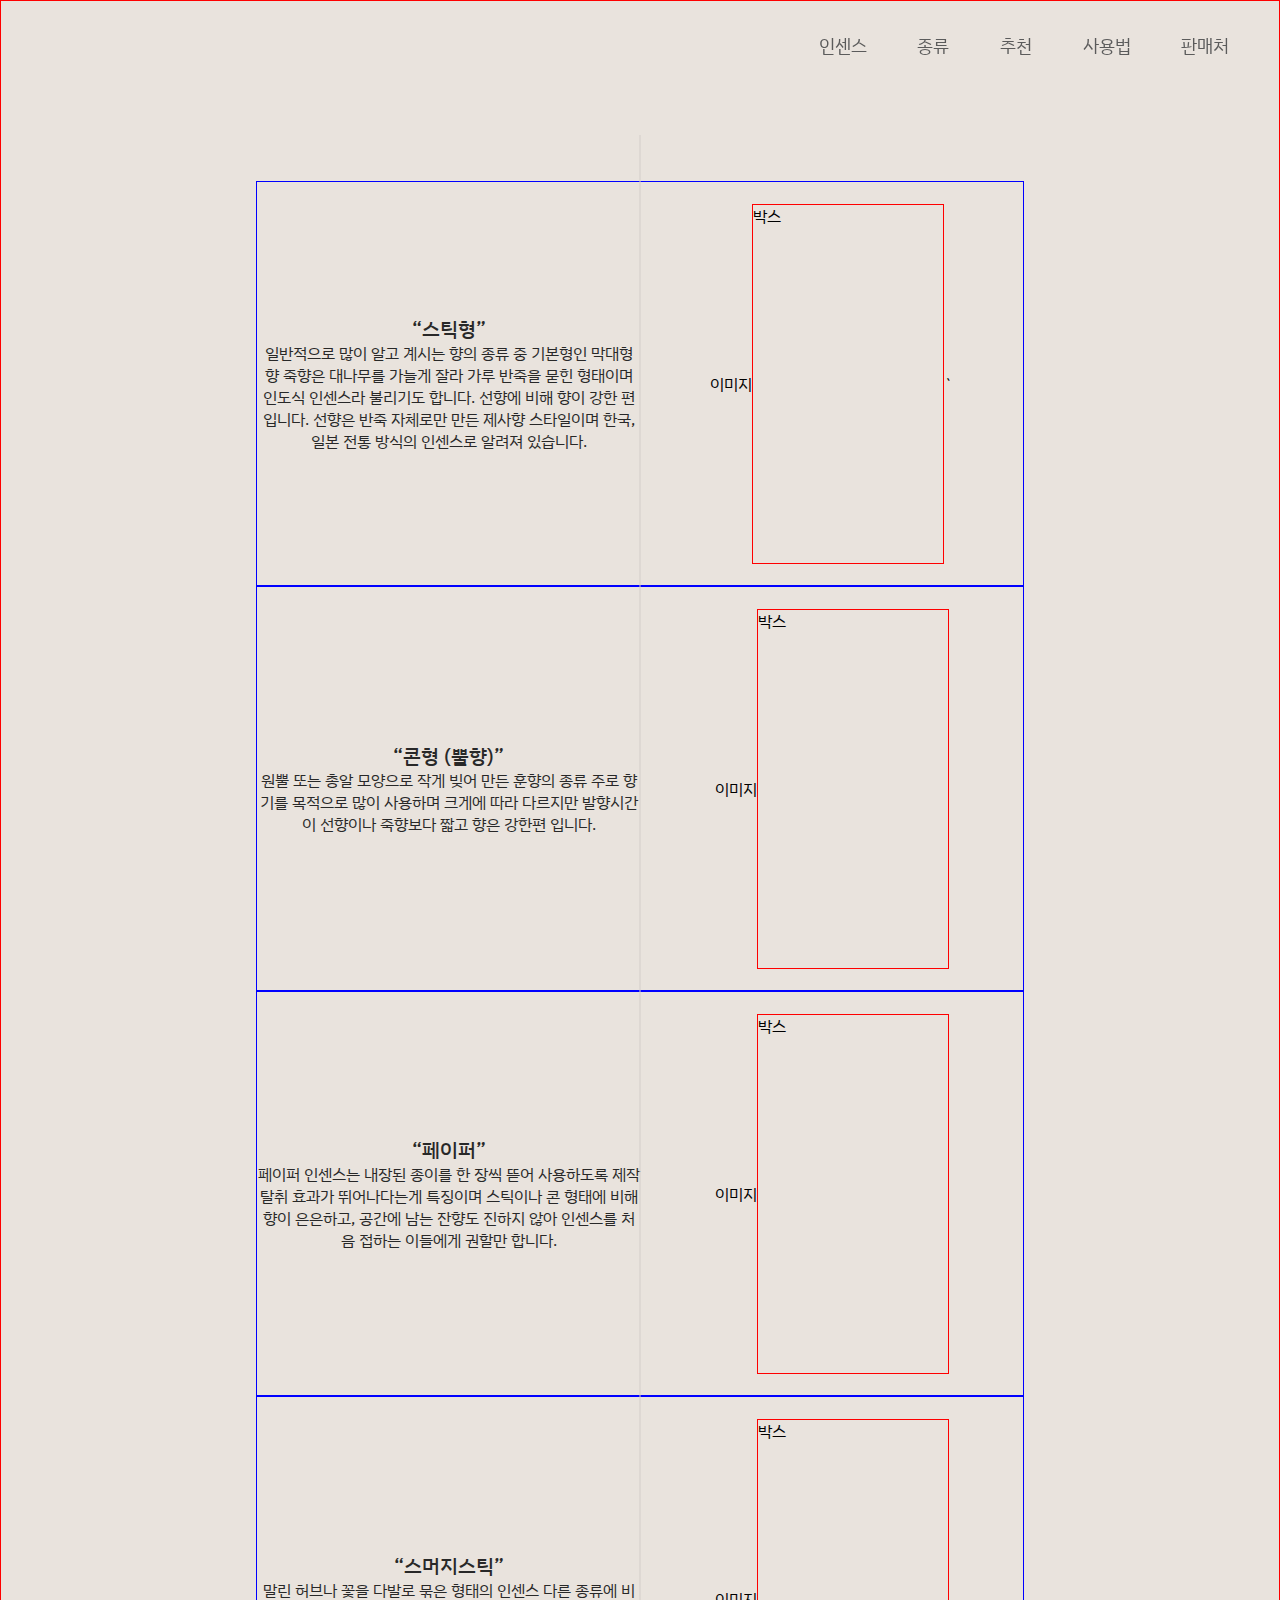
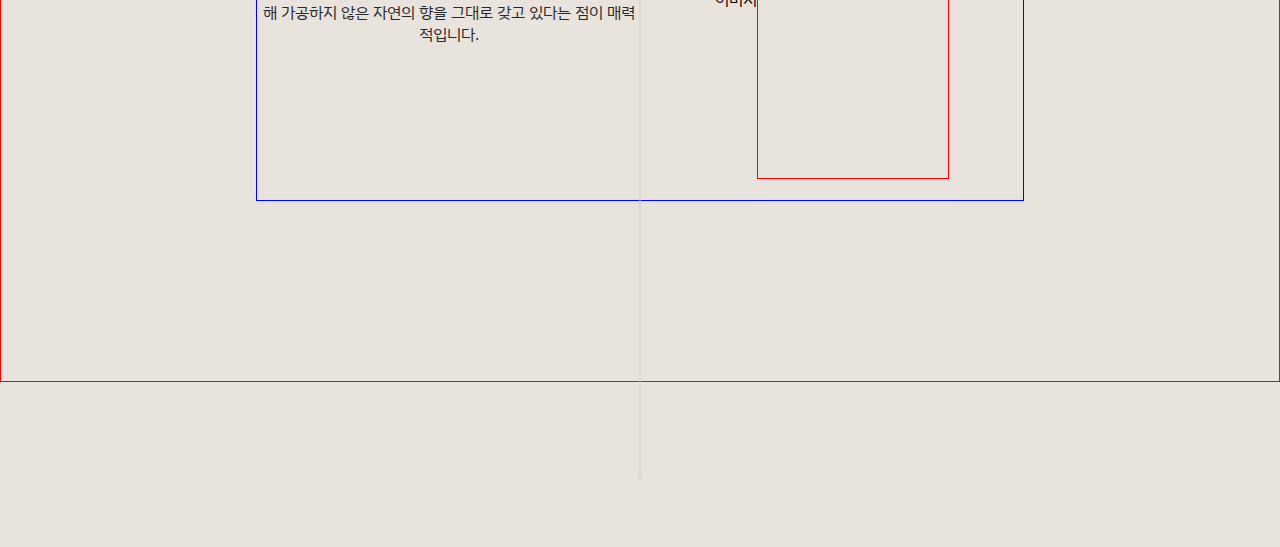
==== Insense/kind.html @ 01da04c5 "Insense" ====
<!DOCTYPE html>
<html lang="en">
<head>
  <meta charset="UTF-8">
  <meta http-equiv="X-UA-Compatible" content="IE=edge">
  <meta name="viewport" content="width=device-width, initial-scale=1.0">
  <title>Document</title>
  <link rel="stylesheet" href="./scss/style.css">
  <script defer src="./js/main.js"></script>
</head>
<body>
  <header>
    <nav>
      <ul>
        <li>
          <a href="index.html">인센스</a>
        </li>
        <li>
          <a href="kind.html">종류</a>
        </li>
        <li>
          <a href="aaa.html">추천</a>
        </li>
        <li>
          <a href="index.html">사용법</a>
        </li>
        <li>
          <a href="index.html">판매처</a>
        </li>
      </ul>
    </nav>
  </header>
  
  <div id="kind-container">
    <span>중앙라인</span>

    <div id="content" class="test-barder1">
      <div class="test-barder2">
        <div id="textWrap">
          <strong>“스틱형”</strong>
          <p>
            일반적으로 많이 알고 계시는 향의 종류 중 기본형인
            막대형 향
            
            죽향은 대나무를 가늘게 잘라 가루 반죽을 묻힌 형태이며
            인도식 인센스라 불리기도 합니다.
            선향에 비해 향이 강한 편입니다.
            
            선향은 반죽 자체로만 만든 제사향 스타일이며 
            한국, 일본 전통 방식의 인센스로 알려져 있습니다.
          </p>
        </div>

        <div id="imgwrap">
          <img src="" alt="">이미지
          <div class="test-barder1">박스</div>`
        </div>
      </div>

      <div class="test-barder2">
        <div id="textWrap">
          <strong>“콘형 (뿔향)”</strong>
          <p>
            원뿔 또는 총알 모양으로 작게 빚어 만든 훈향의 종류

            주로 향기를 목적으로 많이 사용하며 크게에 따라 다르지만 
           발향시간이 선향이나 죽향보다 짧고 향은 강한편 입니다. 
          </p>
        </div>

        <div id="imgwrap">
          <img src="" alt="">이미지
          <div class="test-barder1">박스</div>
        </div>
      </div>

      <div class="test-barder2">
        <div id="textWrap">
          <strong>“페이퍼”</strong>
          <p>
            페이퍼 인센스는 내장된 종이를
            한 장씩 뜯어 사용하도록 제작
            
            탈취 효과가 뛰어나다는게 특징이며 스틱이나 콘 형태에 비해
            향이 은은하고, 공간에 남는 잔향도 진하지 않아
            인센스를 처음 접하는 이들에게 권할만 합니다.
          </p>
        </div>

        <div id="imgwrap">
          <img src="" alt="">이미지
          <div class="test-barder1">박스</div>
        </div>
      </div>

      <div class="test-barder2">
        <div id="textWrap">
          <strong>“스머지스틱”</strong>
          <p>
            말린 허브나 꽃을 다발로 묶은 형태의 인센스

            다른 종류에 비해 가공하지 않은 자연의 향을
	          그대로 갖고 있다는 점이 매력적입니다.
          </p>
        </div>

        <div id="imgwrap">
          <img src="" alt="">이미지
          <div class="test-barder1">박스</div>
        </div>
      </div>
    </div>
  </div>
</body>
</html>
---- Insense/scss/style.css ----
@import url("https://fonts.googleapis.com/css2?family=Bad+Script&family=Gowun+Dodum&family=IBM+Plex+Sans+KR:wght@300;400;500&display=swap");
header {
  position: fixed;
  top: 0;
  left: 0;
  width: 100vw;
  height: 10vh;
  display: -webkit-box;
  display: -ms-flexbox;
  display: flex;
  -webkit-box-pack: end;
      -ms-flex-pack: end;
          justify-content: flex-end;
  -webkit-box-align: center;
      -ms-flex-align: center;
          align-items: center;
  -webkit-box-orient: horizontal;
  -webkit-box-direction: normal;
      -ms-flex-direction: row;
          flex-direction: row;
}

header nav ul {
  width: 40vw;
  height: 10vh;
  display: -webkit-box;
  display: -ms-flexbox;
  display: flex;
  -webkit-box-pack: space-evenly;
      -ms-flex-pack: space-evenly;
          justify-content: space-evenly;
  -webkit-box-align: center;
      -ms-flex-align: center;
          align-items: center;
  -webkit-box-orient: horizontal;
  -webkit-box-direction: normal;
      -ms-flex-direction: row;
          flex-direction: row;
}

header nav ul li a {
  font-size: 1.125em;
  font-weight: 400;
  text-align: center;
  color: #5B5B5B;
}

* {
  margin: 0;
  padding: 0;
  -webkit-box-sizing: border-box;
          box-sizing: border-box;
}

ul {
  list-style: none;
}

a {
  color: #282828;
  text-decoration: none;
}

body {
  width: 100vw;
  overflow-x: hidden;
  font-family: 'IBM Plex Sans KR', sans-serif;
}

.test-barder1 {
  border: 1px solid red;
}

.test-barder2 {
  border: 1px solid blue;
}

#main-container {
  width: 100vw;
  height: 100vh;
  display: -webkit-box;
  display: -ms-flexbox;
  display: flex;
  -webkit-box-pack: center;
      -ms-flex-pack: center;
          justify-content: center;
  -webkit-box-align: center;
      -ms-flex-align: center;
          align-items: center;
  -webkit-box-orient: horizontal;
  -webkit-box-direction: normal;
      -ms-flex-direction: row;
          flex-direction: row;
}

#main-container section {
  width: 50vw;
  height: 100vh;
}

#main-container #text {
  display: -webkit-box;
  display: -ms-flexbox;
  display: flex;
  -webkit-box-pack: center;
      -ms-flex-pack: center;
          justify-content: center;
  -webkit-box-align: center;
      -ms-flex-align: center;
          align-items: center;
  -webkit-box-orient: vertical;
  -webkit-box-direction: normal;
      -ms-flex-direction: column;
          flex-direction: column;
  background: #F7F3E7;
}

#main-container #text h2 {
  font-family: Bad Script;
  font-size: 3.5em;
  font-weight: normal;
  text-align: center;
  color: #5B5B5B;
  font-style: italic;
  position: relative;
  top: -20vh;
  left: 0;
  opacity: 0;
}

#main-container #text p {
  font-family: Gowun Dodum;
  width: 20vw;
  height: 10vh;
  font-size: 1.25em;
  font-weight: normal;
  text-align: center;
  color: #5B5B5B;
  position: relative;
  top: 0;
  left: -30vw;
  margin-top: 6vh;
  opacity: 0;
}

#main-container #text p span {
  width: 2px;
  height: 30px;
  background-color: #C7C7C7;
  display: inline-block;
  position: absolute;
  top: 50%;
  left: 0;
  -webkit-transform: translateY(-80%);
          transform: translateY(-80%);
}

#main-container #text p #right {
  left: 100%;
}

#main-container #img {
  background: url(../images/img.jpg) no-repeat 50% 50%/cover;
  opacity: 0;
}

#main-container #img #meun-botton {
  width: 41vw;
  height: 8vh;
  position: absolute;
  top: 0;
  right: 0;
  -webkit-transform: translateX(0);
          transform: translateX(0);
  cursor: pointer;
}

#main-container #img #meun-botton div {
  margin: 4vh 4.9vw 0 0;
  width: 35px;
  height: 3px;
  background: #fff;
  position: absolute;
  top: 0;
  right: 0;
  -webkit-transform: translateY(0);
          transform: translateY(0);
  -webkit-transition: .5s;
  transition: .5s;
}

#main-container #img #meun-botton div:nth-child(1) {
  width: 35vw;
}

#main-container #img #meun-botton div:nth-child(2) {
  top: 12px;
}

#main-container #img #meun-botton div:nth-child(3) {
  top: 24px;
}

#main-container #img #meun-botton nav {
  width: 0vw;
  height: 100vh;
  background: #F7F3E7CC;
  position: absolute;
  top: -3%;
  right: -4.9%;
  -webkit-transform: translateY(0);
          transform: translateY(0);
  border-radius: 3vw 0 0 3vw;
}

#main-container #img #meun-botton nav ul {
  margin-top: 20vh;
}

#main-container #img #meun-botton nav ul li a {
  font-size: 1.25em;
  font-weight: 400;
  text-align: center;
  color: #5B5B5B;
  display: block;
  padding: 2.5vh 0;
  -webkit-transition: .3s;
  transition: .3s;
}

#main-container #img #meun-botton nav ul li a:hover {
  background: #FFF0C299;
  font-weight: 500;
}

#main-container #img #meun-botton:hover div {
  background: #FFF0C2;
}

#main-container span {
  position: absolute;
  top: 97%;
  left: 50%;
  -webkit-transform: translateX(-50%);
          transform: translateX(-50%);
  width: 90vw;
  height: 2px;
  background: #fff;
}

#kind-container {
  width: 100vw;
  height: 238.5vh;
  background: #E9E3DD;
}

#kind-container span {
  text-indent: -9999em;
  width: 1px;
  height: 216vh;
  background: #D4CDCA;
  position: absolute;
  top: 15%;
  left: 50%;
  -webkit-transform: translateX(-50%);
          transform: translateX(-50%);
}

#kind-container #content {
  padding: 20vh 0;
  display: -webkit-box;
  display: -ms-flexbox;
  display: flex;
  -webkit-box-pack: center;
      -ms-flex-pack: center;
          justify-content: center;
  -webkit-box-align: center;
      -ms-flex-align: center;
          align-items: center;
  -webkit-box-orient: vertical;
  -webkit-box-direction: normal;
      -ms-flex-direction: column;
          flex-direction: column;
}

#kind-container #content > div {
  width: 60vw;
  height: 45vh;
  display: -webkit-box;
  display: -ms-flexbox;
  display: flex;
  -webkit-box-pack: space-evenly;
      -ms-flex-pack: space-evenly;
          justify-content: space-evenly;
  -webkit-box-align: center;
      -ms-flex-align: center;
          align-items: center;
  -webkit-box-orient: horizontal;
  -webkit-box-direction: normal;
      -ms-flex-direction: row;
          flex-direction: row;
}

#kind-container #content > div #textWrap {
  width: 50vw;
  font-size: 1em;
  font-weight: normal;
  text-align: center;
  color: #282828;
}

#kind-container #content > div #textWrap strong {
  font-size: 1.25em;
  font-weight: 500;
  text-align: center;
  color: #282828;
}

#kind-container #content > div #imgwrap {
  width: 50vw;
  display: -webkit-box;
  display: -ms-flexbox;
  display: flex;
  -webkit-box-pack: center;
      -ms-flex-pack: center;
          justify-content: center;
  -webkit-box-align: center;
      -ms-flex-align: center;
          align-items: center;
  -webkit-box-orient: horizontal;
  -webkit-box-direction: normal;
      -ms-flex-direction: row;
          flex-direction: row;
}

#kind-container #content > div #imgwrap div {
  width: 15vw;
  height: 40vh;
}
/*# sourceMappingURL=style.css.map */
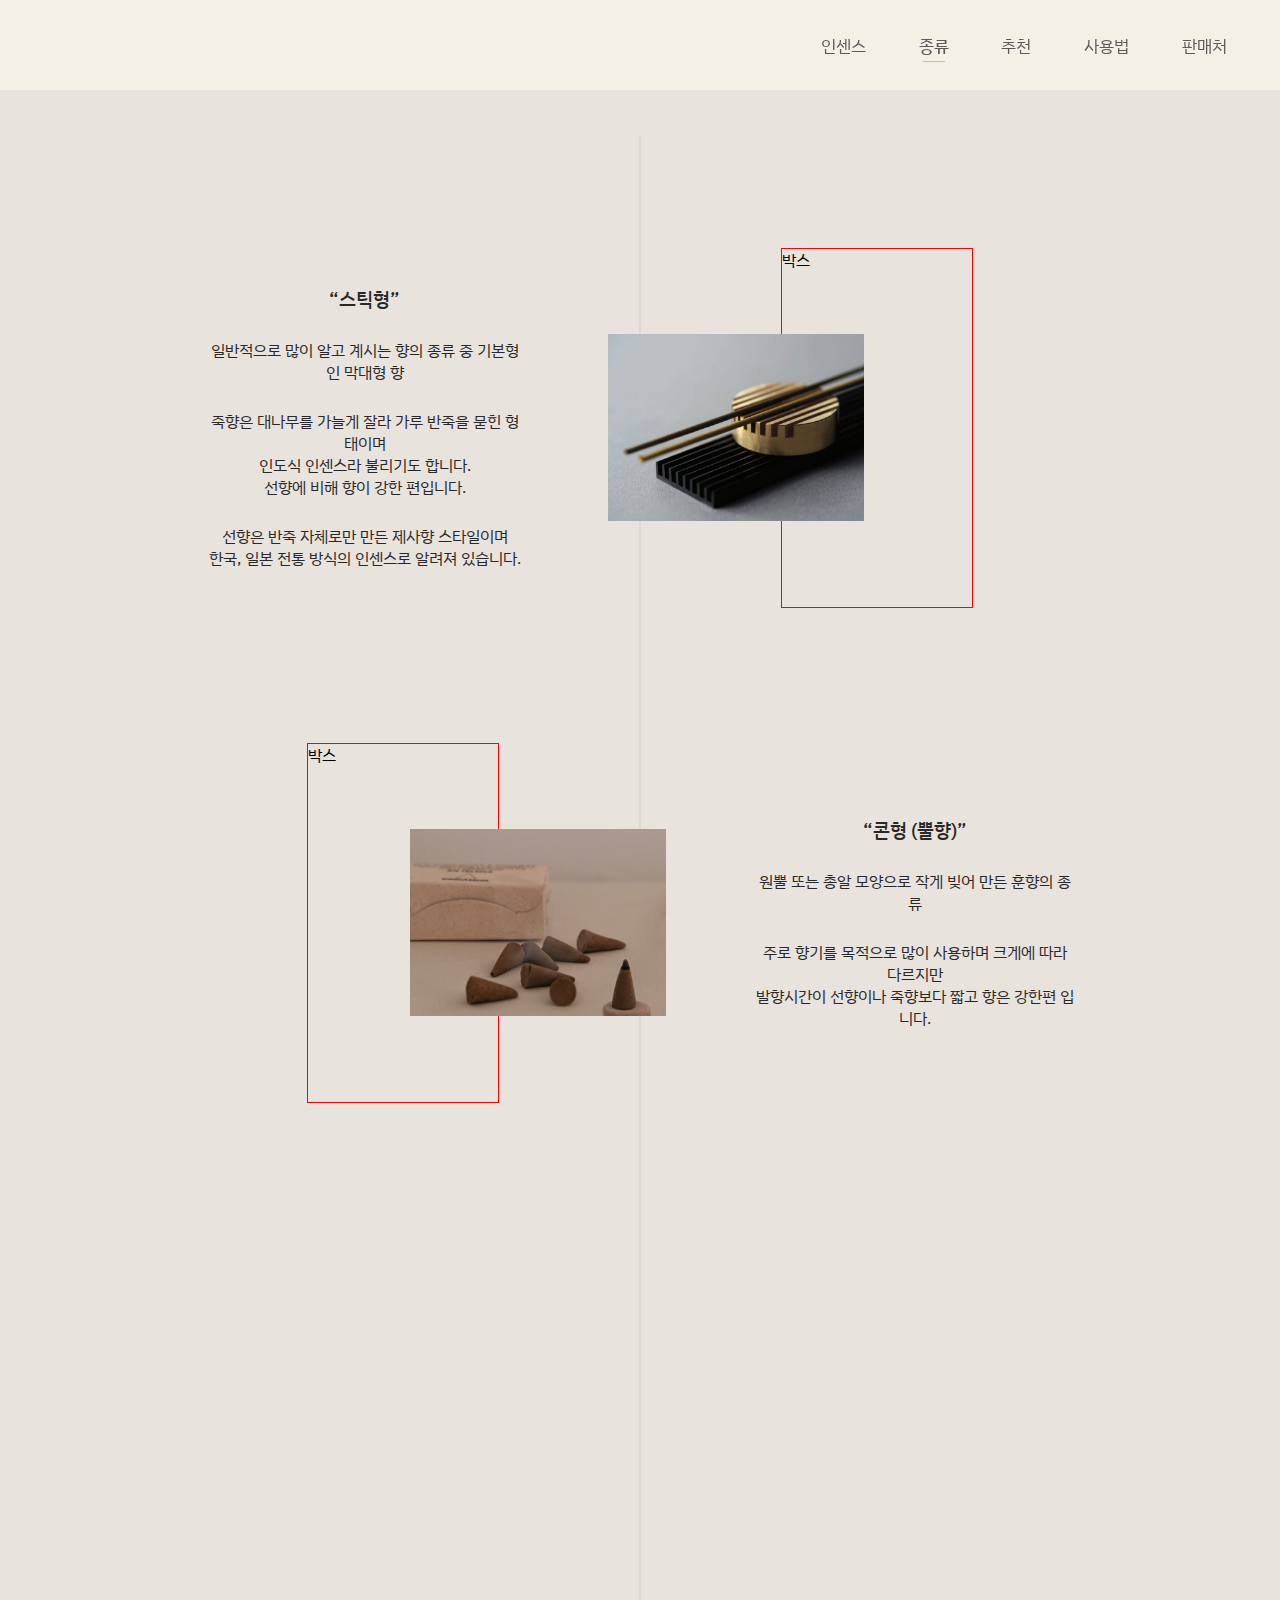
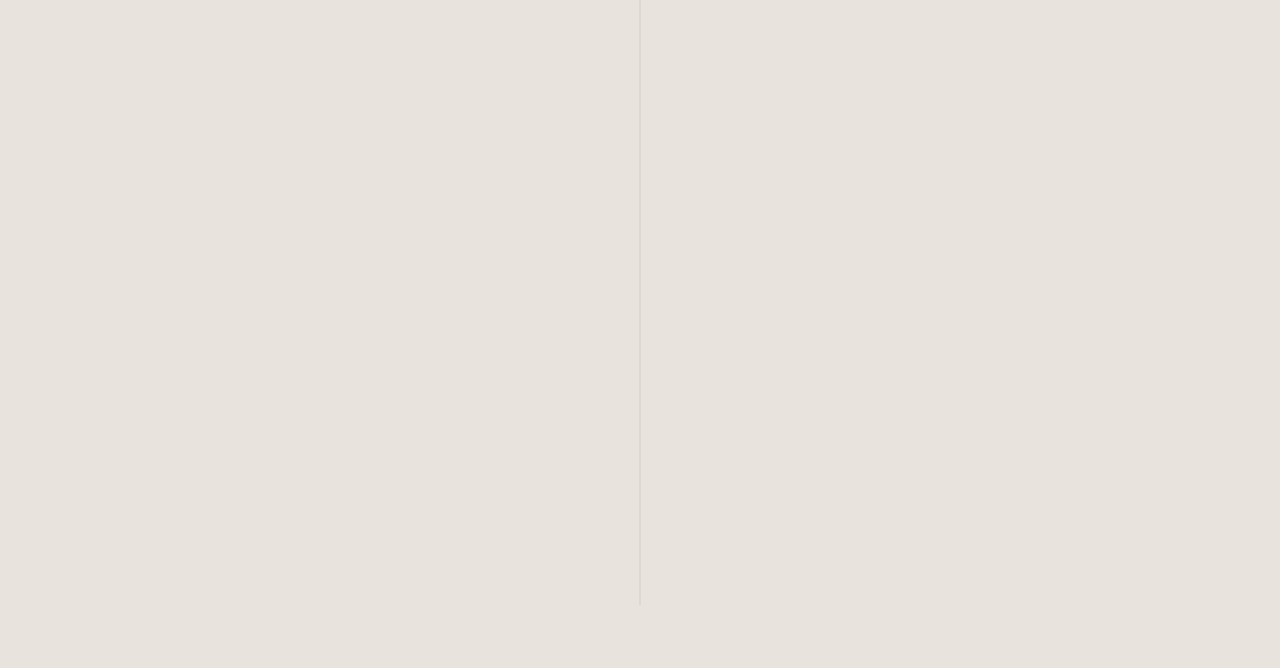
==== commit 274d805f: "insense" ====
--- a/Insense/kind.html
+++ b/Insense/kind.html
@@ -7,6 +7,7 @@
   <title>Document</title>
   <link rel="stylesheet" href="./scss/style.css">
   <script defer src="./js/main.js"></script>
+  <script defer src="./js/commom.js"></script>
 </head>
 <body>
   <header>
@@ -16,7 +17,7 @@
           <a href="index.html">인센스</a>
         </li>
         <li>
-          <a href="kind.html">종류</a>
+          <a href="kind.html" class="on">종류</a>
         </li>
         <li>
           <a href="aaa.html">추천</a>
@@ -34,78 +35,64 @@
   <div id="kind-container">
     <span>중앙라인</span>
 
-    <div id="content" class="test-barder1">
-      <div class="test-barder2">
+    <div id="content">
+      <div>
         <div id="textWrap">
           <strong>“스틱형”</strong>
-          <p>
-            일반적으로 많이 알고 계시는 향의 종류 중 기본형인
-            막대형 향
-            
-            죽향은 대나무를 가늘게 잘라 가루 반죽을 묻힌 형태이며
-            인도식 인센스라 불리기도 합니다.
-            선향에 비해 향이 강한 편입니다.
-            
-            선향은 반죽 자체로만 만든 제사향 스타일이며 
-            한국, 일본 전통 방식의 인센스로 알려져 있습니다.
-          </p>
+          <p>일반적으로 많이 알고 계시는 향의 종류 중 기본형인
+            막대형 향</p>
+          <p>죽향은 대나무를 가늘게 잘라 가루 반죽을 묻힌 형태이며<br>
+            인도식 인센스라 불리기도 합니다.<br>
+            선향에 비해 향이 강한 편입니다.<br></p>
+            <p>선향은 반죽 자체로만 만든 제사향 스타일이며 <br>
+              한국, 일본 전통 방식의 인센스로 알려져 있습니다.</p>
         </div>
 
         <div id="imgwrap">
-          <img src="" alt="">이미지
-          <div class="test-barder1">박스</div>`
-        </div>
-      </div>
-
-      <div class="test-barder2">
-        <div id="textWrap">
-          <strong>“콘형 (뿔향)”</strong>
-          <p>
-            원뿔 또는 총알 모양으로 작게 빚어 만든 훈향의 종류
-
-            주로 향기를 목적으로 많이 사용하며 크게에 따라 다르지만 
-           발향시간이 선향이나 죽향보다 짧고 향은 강한편 입니다. 
-          </p>
-        </div>
-
-        <div id="imgwrap">
-          <img src="" alt="">이미지
+          <img src="images/kindimg1.png" alt="스틱형이미지">
           <div class="test-barder1">박스</div>
         </div>
       </div>
 
-      <div class="test-barder2">
+      <div>
         <div id="textWrap">
-          <strong>“페이퍼”</strong>
-          <p>
-            페이퍼 인센스는 내장된 종이를
-            한 장씩 뜯어 사용하도록 제작
-            
-            탈취 효과가 뛰어나다는게 특징이며 스틱이나 콘 형태에 비해
-            향이 은은하고, 공간에 남는 잔향도 진하지 않아
-            인센스를 처음 접하는 이들에게 권할만 합니다.
-          </p>
+          <strong>“콘형 (뿔향)”</strong>
+          <p>원뿔 또는 총알 모양으로 작게 빚어 만든 훈향의 종류</p>
+          <p>주로 향기를 목적으로 많이 사용하며 크게에 따라 다르지만<br>
+           발향시간이 선향이나 죽향보다 짧고 향은 강한편 입니다.</p>
         </div>
 
         <div id="imgwrap">
-          <img src="" alt="">이미지
+          <img src="images/kindimg2.png" alt="콘형이미지">
           <div class="test-barder1">박스</div>
         </div>
       </div>
 
-      <div class="test-barder2">
+      <div>
         <div id="textWrap">
-          <strong>“스머지스틱”</strong>
-          <p>
-            말린 허브나 꽃을 다발로 묶은 형태의 인센스
-
-            다른 종류에 비해 가공하지 않은 자연의 향을
-	          그대로 갖고 있다는 점이 매력적입니다.
-          </p>
+          <strong>“페이퍼”</strong>
+          <p>페이퍼 인센스는 내장된 종이를 한 장씩 뜯어 사용하도록 제작</p>
+          <p>탈취 효과가 뛰어나다는게 특징이며 스틱이나 콘 형태에 비해<br>
+            향이 은은하고, 공간에 남는 잔향도 진하지 않아<br>
+            인센스를 처음 접하는 이들에게 권할만 합니다.</p>
         </div>
 
         <div id="imgwrap">
-          <img src="" alt="">이미지
+          <img src="images/kindimg3.png" alt="페이퍼이미지">
+          <div class="test-barder1">박스</div>
+        </div>
+      </div>
+
+      <div>
+        <div id="textWrap">
+          <strong>“스머지스틱”</strong>
+          <p>말린 허브나 꽃을 다발로 묶은 형태의 인센스</p>
+          <p>다른 종류에 비해 가공하지 않은 자연의 향을<br>
+	          그대로 갖고 있다는 점이 매력적입니다.</p>
+        </div>
+
+        <div id="imgwrap">
+          <img src="images/kindimg4.png" alt="스머지스틱이미지">
           <div class="test-barder1">박스</div>
         </div>
       </div>
--- a/Insense/scss/style.css
+++ b/Insense/scss/style.css
@@ -1,10 +1,13 @@
 @import url("https://fonts.googleapis.com/css2?family=Bad+Script&family=Gowun+Dodum&family=IBM+Plex+Sans+KR:wght@300;400;500&display=swap");
 header {
   position: fixed;
-  top: 0;
+  top: -100%;
   left: 0;
+  opacity: 0;
+  z-index: 10;
   width: 100vw;
   height: 10vh;
+  background: #F7F3E7CC;
   display: -webkit-box;
   display: -ms-flexbox;
   display: flex;
@@ -39,10 +42,41 @@
 }
 
 header nav ul li a {
-  font-size: 1.125em;
+  font-size: 1.05em;
   font-weight: 400;
   text-align: center;
   color: #5B5B5B;
+  position: relative;
+}
+
+header nav ul li a::before {
+  content: '';
+  position: absolute;
+  top: 120%;
+  left: 50%;
+  -webkit-transform: translateX(-50%);
+          transform: translateX(-50%);
+  width: 0;
+  height: 1px;
+  background: #FFC000;
+  -webkit-transition: .5s;
+  transition: .5s;
+}
+
+header nav ul li a.on {
+  font-weight: 500;
+}
+
+header nav ul li a.on::before {
+  width: 22px;
+}
+
+header nav ul li a:hover {
+  font-weight: 500;
+}
+
+header nav ul li a:hover::before {
+  width: 22px;
 }
 
 * {
@@ -250,14 +284,14 @@
 
 #kind-container {
   width: 100vw;
-  height: 238.5vh;
+  height: 252vh;
   background: #E9E3DD;
 }
 
 #kind-container span {
   text-indent: -9999em;
   width: 1px;
-  height: 216vh;
+  height: 230vh;
   background: #D4CDCA;
   position: absolute;
   top: 15%;
@@ -267,7 +301,7 @@
 }
 
 #kind-container #content {
-  padding: 20vh 0;
+  padding-top: 20vh;
   display: -webkit-box;
   display: -ms-flexbox;
   display: flex;
@@ -289,9 +323,9 @@
   display: -webkit-box;
   display: -ms-flexbox;
   display: flex;
-  -webkit-box-pack: space-evenly;
-      -ms-flex-pack: space-evenly;
-          justify-content: space-evenly;
+  -webkit-box-pack: center;
+      -ms-flex-pack: center;
+          justify-content: center;
   -webkit-box-align: center;
       -ms-flex-align: center;
           align-items: center;
@@ -299,6 +333,11 @@
   -webkit-box-direction: normal;
       -ms-flex-direction: row;
           flex-direction: row;
+  position: relative;
+  top: 0;
+  left: -4vw;
+  margin: 5vh 0;
+  opacity: 0;
 }
 
 #kind-container #content > div #textWrap {
@@ -310,10 +349,14 @@
 }
 
 #kind-container #content > div #textWrap strong {
-  font-size: 1.25em;
+  font-size: 1.2em;
   font-weight: 500;
   text-align: center;
   color: #282828;
+}
+
+#kind-container #content > div #textWrap p {
+  margin-top: 3vh;
 }
 
 #kind-container #content > div #imgwrap {
@@ -333,8 +376,57 @@
           flex-direction: row;
 }
 
+#kind-container #content > div #imgwrap img {
+  width: 20vw;
+  height: 100%;
+  position: relative;
+  top: 0;
+  left: 6.5vw;
+}
+
 #kind-container #content > div #imgwrap div {
   width: 15vw;
   height: 40vh;
 }
+
+#kind-container #content > div:nth-child(2n) {
+  display: -webkit-box;
+  display: -ms-flexbox;
+  display: flex;
+  -webkit-box-pack: space-evenly;
+      -ms-flex-pack: space-evenly;
+          justify-content: space-evenly;
+  -webkit-box-align: center;
+      -ms-flex-align: center;
+          align-items: center;
+  -webkit-box-orient: horizontal;
+  -webkit-box-direction: reverse;
+      -ms-flex-direction: row-reverse;
+          flex-direction: row-reverse;
+  position: relative;
+  top: 0;
+  left: 4vw;
+}
+
+#kind-container #content > div:nth-child(2n) #imgwrap {
+  display: -webkit-box;
+  display: -ms-flexbox;
+  display: flex;
+  -webkit-box-pack: space-evenly;
+      -ms-flex-pack: space-evenly;
+          justify-content: space-evenly;
+  -webkit-box-align: center;
+      -ms-flex-align: center;
+          align-items: center;
+  -webkit-box-orient: horizontal;
+  -webkit-box-direction: reverse;
+      -ms-flex-direction: row-reverse;
+          flex-direction: row-reverse;
+}
+
+#kind-container #content > div:nth-child(2n) #imgwrap img {
+  position: relative;
+  top: 0;
+  left: -7vw;
+}
 /*# sourceMappingURL=style.css.map */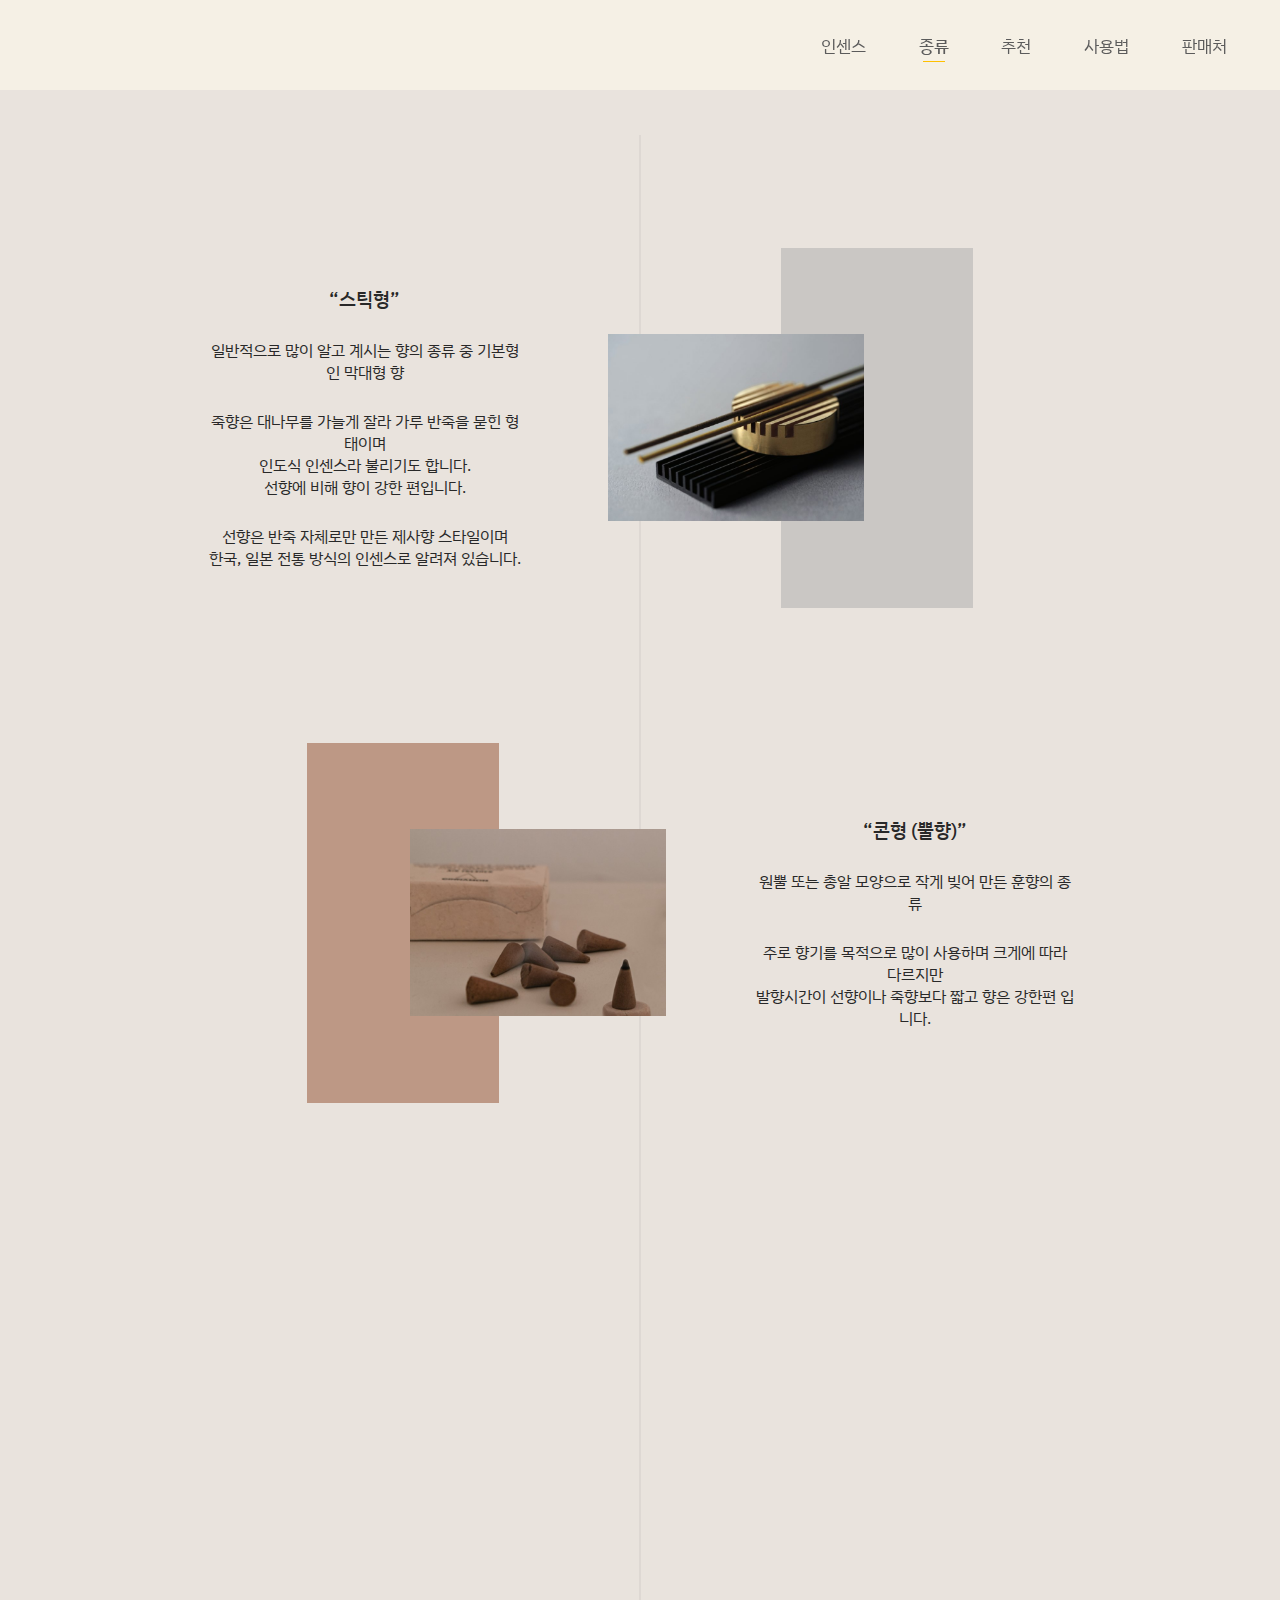
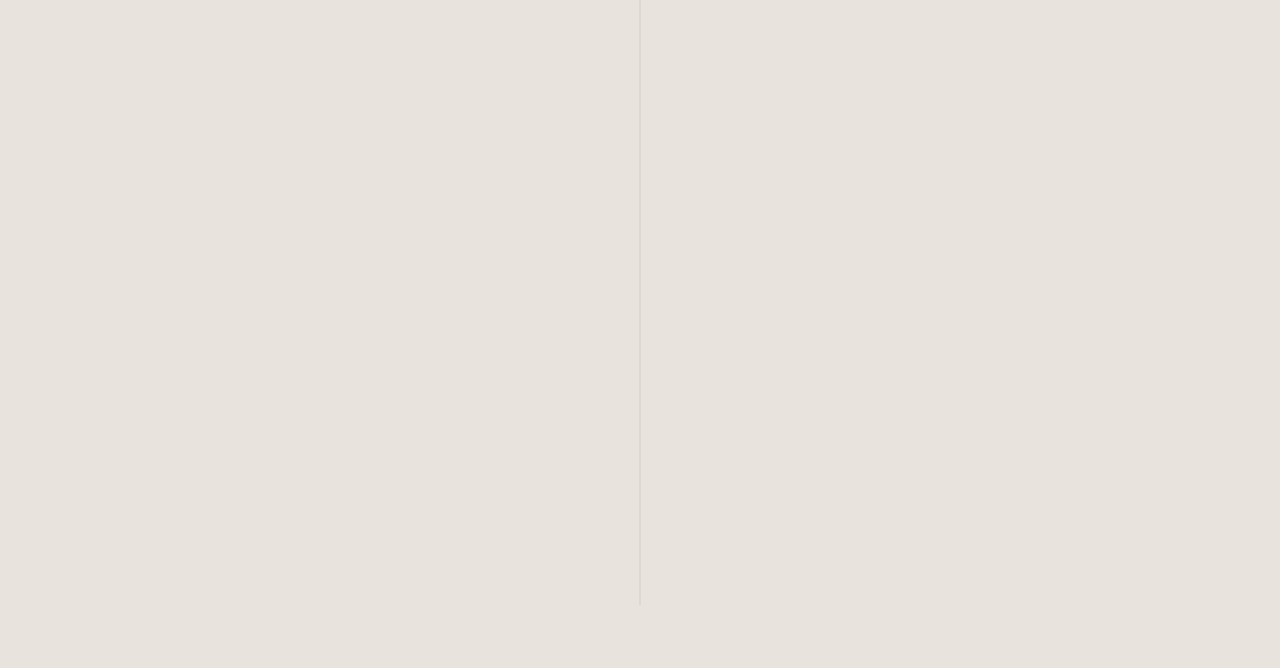
==== commit 468980d1: "." ====
--- a/Insense/kind.html
+++ b/Insense/kind.html
@@ -4,9 +4,9 @@
   <meta charset="UTF-8">
   <meta http-equiv="X-UA-Compatible" content="IE=edge">
   <meta name="viewport" content="width=device-width, initial-scale=1.0">
-  <title>Document</title>
-  <link rel="stylesheet" href="./scss/style.css">
-  <script defer src="./js/main.js"></script>
+  <title>kind</title>
+  <link rel="stylesheet" href="./scss/kind.css">
+  <script defer src="./js/kind.js"></script>
   <script defer src="./js/commom.js"></script>
 </head>
 <body>
@@ -20,7 +20,7 @@
           <a href="kind.html" class="on">종류</a>
         </li>
         <li>
-          <a href="aaa.html">추천</a>
+          <a href="Recommen.html">추천</a>
         </li>
         <li>
           <a href="index.html">사용법</a>
@@ -50,7 +50,7 @@
 
         <div id="imgwrap">
           <img src="images/kindimg1.png" alt="스틱형이미지">
-          <div class="test-barder1">박스</div>
+          <div>박스</div>
         </div>
       </div>
 
@@ -64,7 +64,7 @@
 
         <div id="imgwrap">
           <img src="images/kindimg2.png" alt="콘형이미지">
-          <div class="test-barder1">박스</div>
+          <div>박스</div>
         </div>
       </div>
 
@@ -79,7 +79,7 @@
 
         <div id="imgwrap">
           <img src="images/kindimg3.png" alt="페이퍼이미지">
-          <div class="test-barder1">박스</div>
+          <div>박스</div>
         </div>
       </div>
 
@@ -93,7 +93,7 @@
 
         <div id="imgwrap">
           <img src="images/kindimg4.png" alt="스머지스틱이미지">
-          <div class="test-barder1">박스</div>
+          <div>박스</div>
         </div>
       </div>
     </div>
--- a/Insense/scss/kind.css
+++ b/Insense/scss/kind.css
@@ -0,0 +1,271 @@
+@import url("https://fonts.googleapis.com/css2?family=Bad+Script&family=Gowun+Dodum&family=IBM+Plex+Sans+KR:wght@300;400;500&display=swap");
+* {
+  margin: 0;
+  padding: 0;
+  -webkit-box-sizing: border-box;
+          box-sizing: border-box;
+}
+
+ul {
+  list-style: none;
+}
+
+a {
+  color: #282828;
+  text-decoration: none;
+}
+
+body {
+  width: 100vw;
+  overflow-x: hidden;
+  font-family: 'IBM Plex Sans KR', sans-serif;
+}
+
+header {
+  position: fixed;
+  top: -100%;
+  left: 0;
+  opacity: 0;
+  z-index: 10;
+  width: 100vw;
+  height: 10vh;
+  background: #F7F3E7CC;
+  display: -webkit-box;
+  display: -ms-flexbox;
+  display: flex;
+  -webkit-box-pack: end;
+      -ms-flex-pack: end;
+          justify-content: flex-end;
+  -webkit-box-align: center;
+      -ms-flex-align: center;
+          align-items: center;
+  -webkit-box-orient: horizontal;
+  -webkit-box-direction: normal;
+      -ms-flex-direction: row;
+          flex-direction: row;
+}
+
+header nav ul {
+  width: 40vw;
+  height: 10vh;
+  display: -webkit-box;
+  display: -ms-flexbox;
+  display: flex;
+  -webkit-box-pack: space-evenly;
+      -ms-flex-pack: space-evenly;
+          justify-content: space-evenly;
+  -webkit-box-align: center;
+      -ms-flex-align: center;
+          align-items: center;
+  -webkit-box-orient: horizontal;
+  -webkit-box-direction: normal;
+      -ms-flex-direction: row;
+          flex-direction: row;
+}
+
+header nav ul li a {
+  font-size: 1.05em;
+  font-weight: 400;
+  text-align: center;
+  color: #5B5B5B;
+  position: relative;
+}
+
+header nav ul li a::before {
+  content: '';
+  position: absolute;
+  top: 120%;
+  left: 50%;
+  -webkit-transform: translateX(-50%);
+          transform: translateX(-50%);
+  width: 0;
+  height: 1px;
+  background: #FFC000;
+  -webkit-transition: .5s;
+  transition: .5s;
+}
+
+header nav ul li a.on {
+  font-weight: 500;
+}
+
+header nav ul li a.on::before {
+  width: 22px;
+}
+
+header nav ul li a:hover {
+  font-weight: 500;
+}
+
+header nav ul li a:hover::before {
+  width: 22px;
+}
+
+#kind-container {
+  width: 100vw;
+  height: 252vh;
+  background: #E9E3DD;
+}
+
+#kind-container span {
+  text-indent: -9999em;
+  width: 1px;
+  height: 230vh;
+  background: #D4CDCA;
+  position: absolute;
+  top: 15%;
+  left: 50%;
+  -webkit-transform: translateX(-50%);
+          transform: translateX(-50%);
+}
+
+#kind-container #content {
+  padding-top: 20vh;
+  display: -webkit-box;
+  display: -ms-flexbox;
+  display: flex;
+  -webkit-box-pack: center;
+      -ms-flex-pack: center;
+          justify-content: center;
+  -webkit-box-align: center;
+      -ms-flex-align: center;
+          align-items: center;
+  -webkit-box-orient: vertical;
+  -webkit-box-direction: normal;
+      -ms-flex-direction: column;
+          flex-direction: column;
+}
+
+#kind-container #content > div {
+  width: 60vw;
+  height: 45vh;
+  display: -webkit-box;
+  display: -ms-flexbox;
+  display: flex;
+  -webkit-box-pack: center;
+      -ms-flex-pack: center;
+          justify-content: center;
+  -webkit-box-align: center;
+      -ms-flex-align: center;
+          align-items: center;
+  -webkit-box-orient: horizontal;
+  -webkit-box-direction: normal;
+      -ms-flex-direction: row;
+          flex-direction: row;
+  position: relative;
+  top: 0;
+  left: -4vw;
+  margin: 5vh 0;
+  opacity: 0;
+}
+
+#kind-container #content > div #textWrap {
+  width: 50vw;
+  font-size: 1em;
+  font-weight: normal;
+  text-align: center;
+  color: #282828;
+}
+
+#kind-container #content > div #textWrap strong {
+  font-size: 1.2em;
+  font-weight: 500;
+  text-align: center;
+  color: #282828;
+}
+
+#kind-container #content > div #textWrap p {
+  margin-top: 3vh;
+}
+
+#kind-container #content > div #imgwrap {
+  width: 50vw;
+  display: -webkit-box;
+  display: -ms-flexbox;
+  display: flex;
+  -webkit-box-pack: center;
+      -ms-flex-pack: center;
+          justify-content: center;
+  -webkit-box-align: center;
+      -ms-flex-align: center;
+          align-items: center;
+  -webkit-box-orient: horizontal;
+  -webkit-box-direction: normal;
+      -ms-flex-direction: row;
+          flex-direction: row;
+}
+
+#kind-container #content > div #imgwrap img {
+  width: 20vw;
+  height: 100%;
+  position: relative;
+  top: 0;
+  left: 6.5vw;
+}
+
+#kind-container #content > div #imgwrap div {
+  text-indent: -9999em;
+  width: 15vw;
+  height: 40vh;
+  background: #ACACAC80;
+}
+
+#kind-container #content > div:nth-child(2n) {
+  display: -webkit-box;
+  display: -ms-flexbox;
+  display: flex;
+  -webkit-box-pack: space-evenly;
+      -ms-flex-pack: space-evenly;
+          justify-content: space-evenly;
+  -webkit-box-align: center;
+      -ms-flex-align: center;
+          align-items: center;
+  -webkit-box-orient: horizontal;
+  -webkit-box-direction: reverse;
+      -ms-flex-direction: row-reverse;
+          flex-direction: row-reverse;
+  position: relative;
+  top: 0;
+  left: 4vw;
+}
+
+#kind-container #content > div:nth-child(2n) #imgwrap {
+  display: -webkit-box;
+  display: -ms-flexbox;
+  display: flex;
+  -webkit-box-pack: space-evenly;
+      -ms-flex-pack: space-evenly;
+          justify-content: space-evenly;
+  -webkit-box-align: center;
+      -ms-flex-align: center;
+          align-items: center;
+  -webkit-box-orient: horizontal;
+  -webkit-box-direction: reverse;
+      -ms-flex-direction: row-reverse;
+          flex-direction: row-reverse;
+}
+
+#kind-container #content > div:nth-child(2n) #imgwrap img {
+  position: relative;
+  top: 0;
+  left: -7vw;
+}
+
+#kind-container #content > div:nth-child(2n) #imgwrap div {
+  width: 15vw;
+  height: 40vh;
+  background: #914D2E80;
+}
+
+#kind-container #content > div:nth-child(3) #imgwrap div {
+  width: 15vw;
+  height: 40vh;
+  background: #F1D88B80;
+}
+
+#kind-container #content > div:nth-child(4) #imgwrap div {
+  width: 15vw;
+  height: 40vh;
+  background: #3B3B3B80;
+}
+/*# sourceMappingURL=kind.css.map */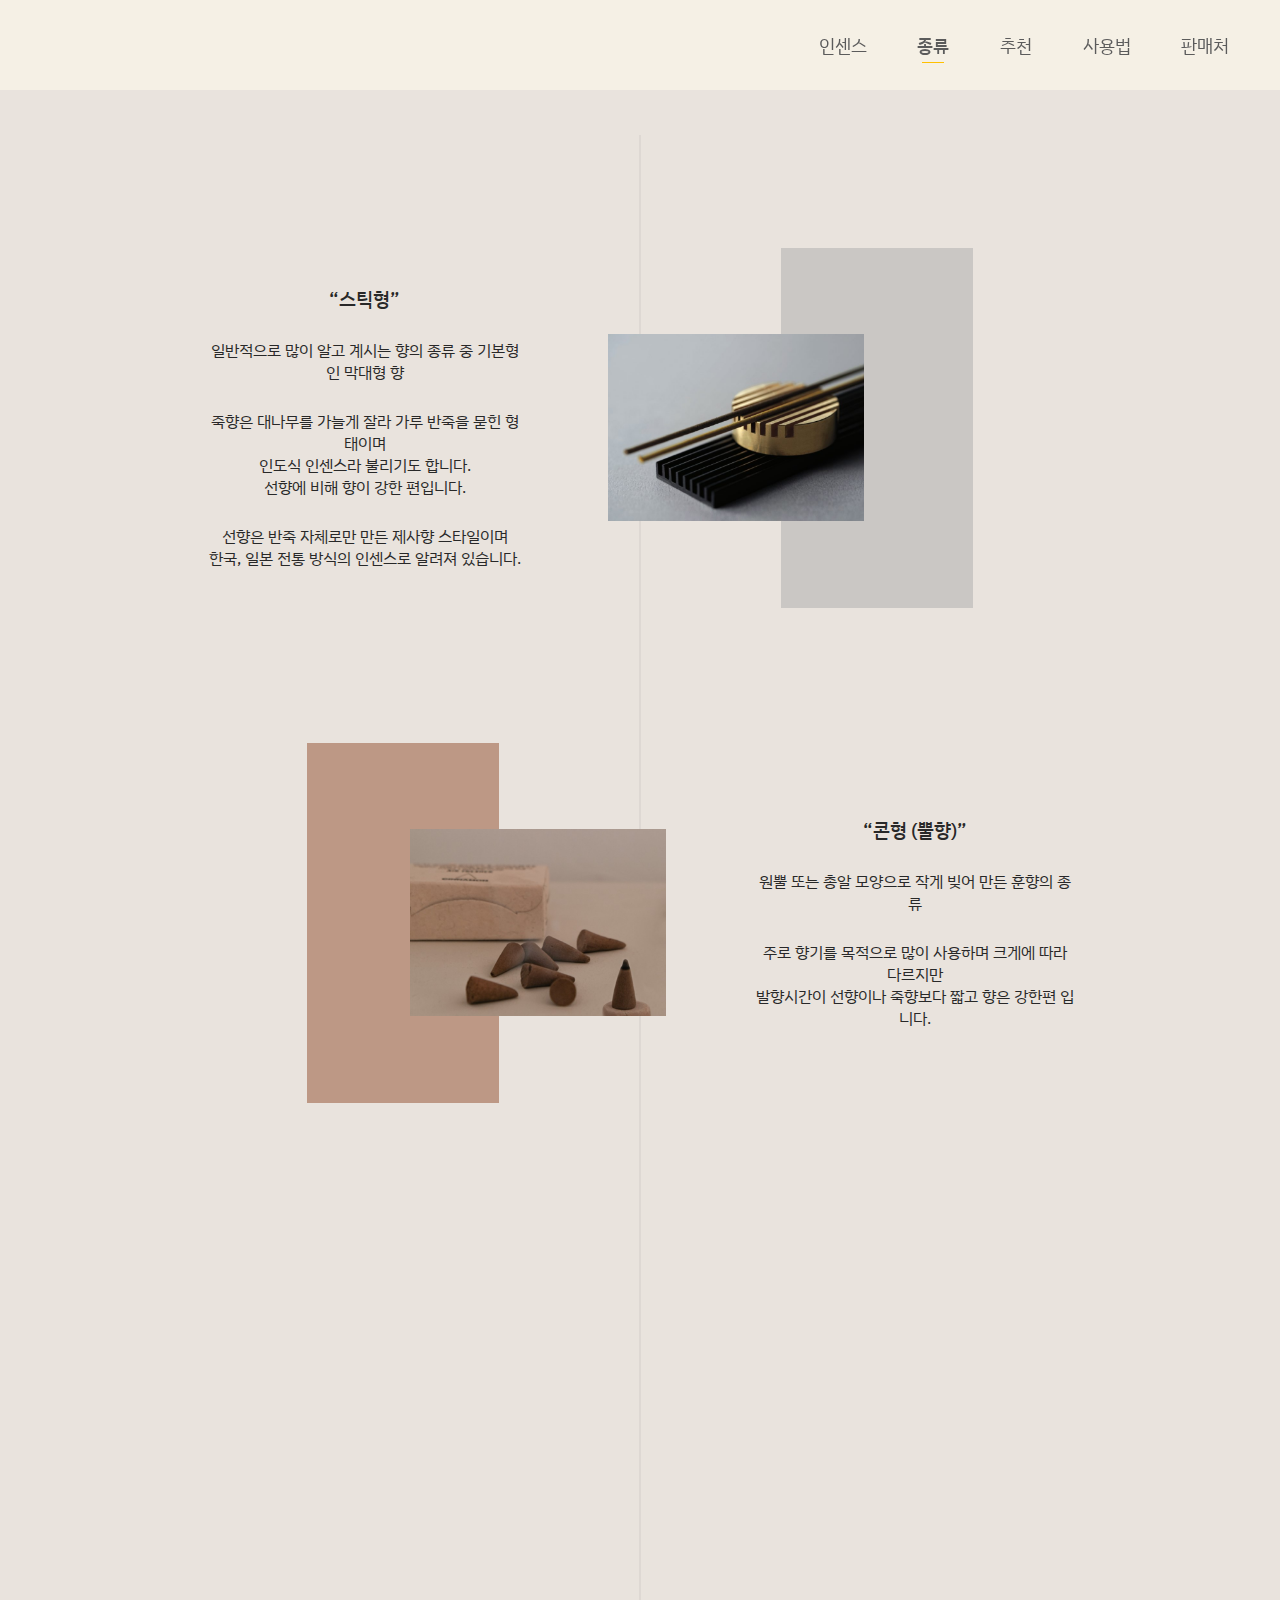
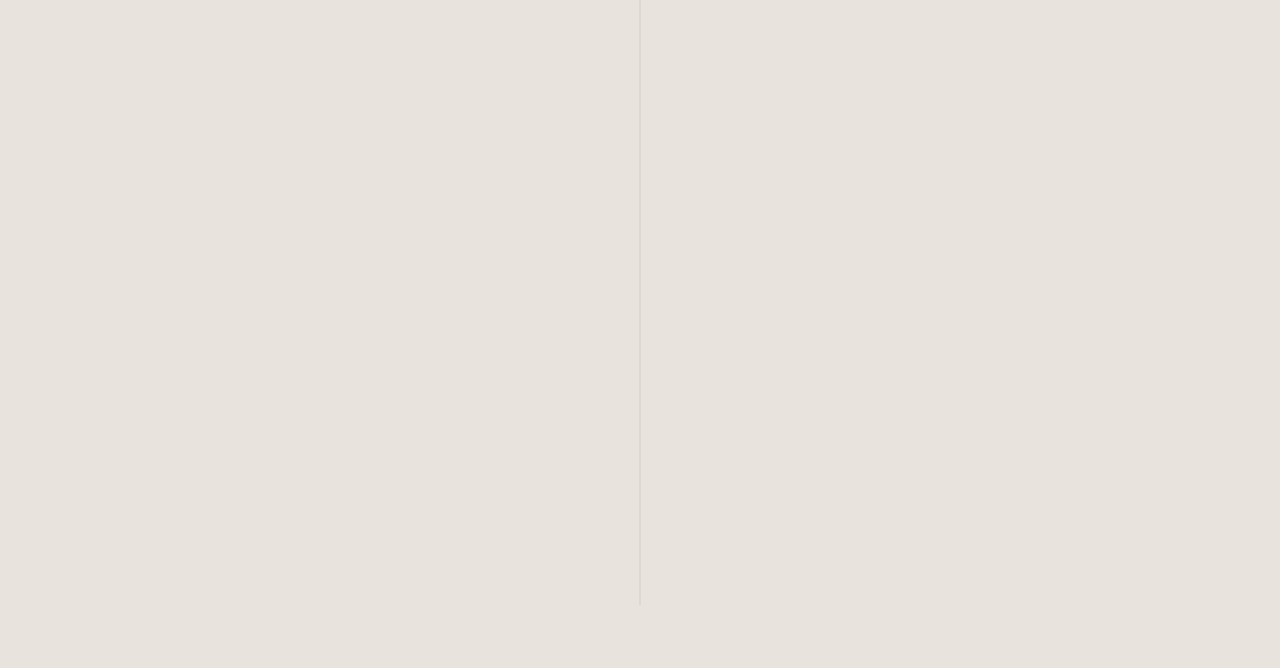
==== commit c91f3cf4: "insense" ====
--- a/Insense/kind.html
+++ b/Insense/kind.html
@@ -23,7 +23,7 @@
           <a href="Recommen.html">추천</a>
         </li>
         <li>
-          <a href="index.html">사용법</a>
+          <a href="use.html">사용법</a>
         </li>
         <li>
           <a href="index.html">판매처</a>
--- a/Insense/scss/kind.css
+++ b/Insense/scss/kind.css
@@ -64,7 +64,7 @@
 }
 
 header nav ul li a {
-  font-size: 1.05em;
+  font-size: 1.15em;
   font-weight: 400;
   text-align: center;
   color: #5B5B5B;
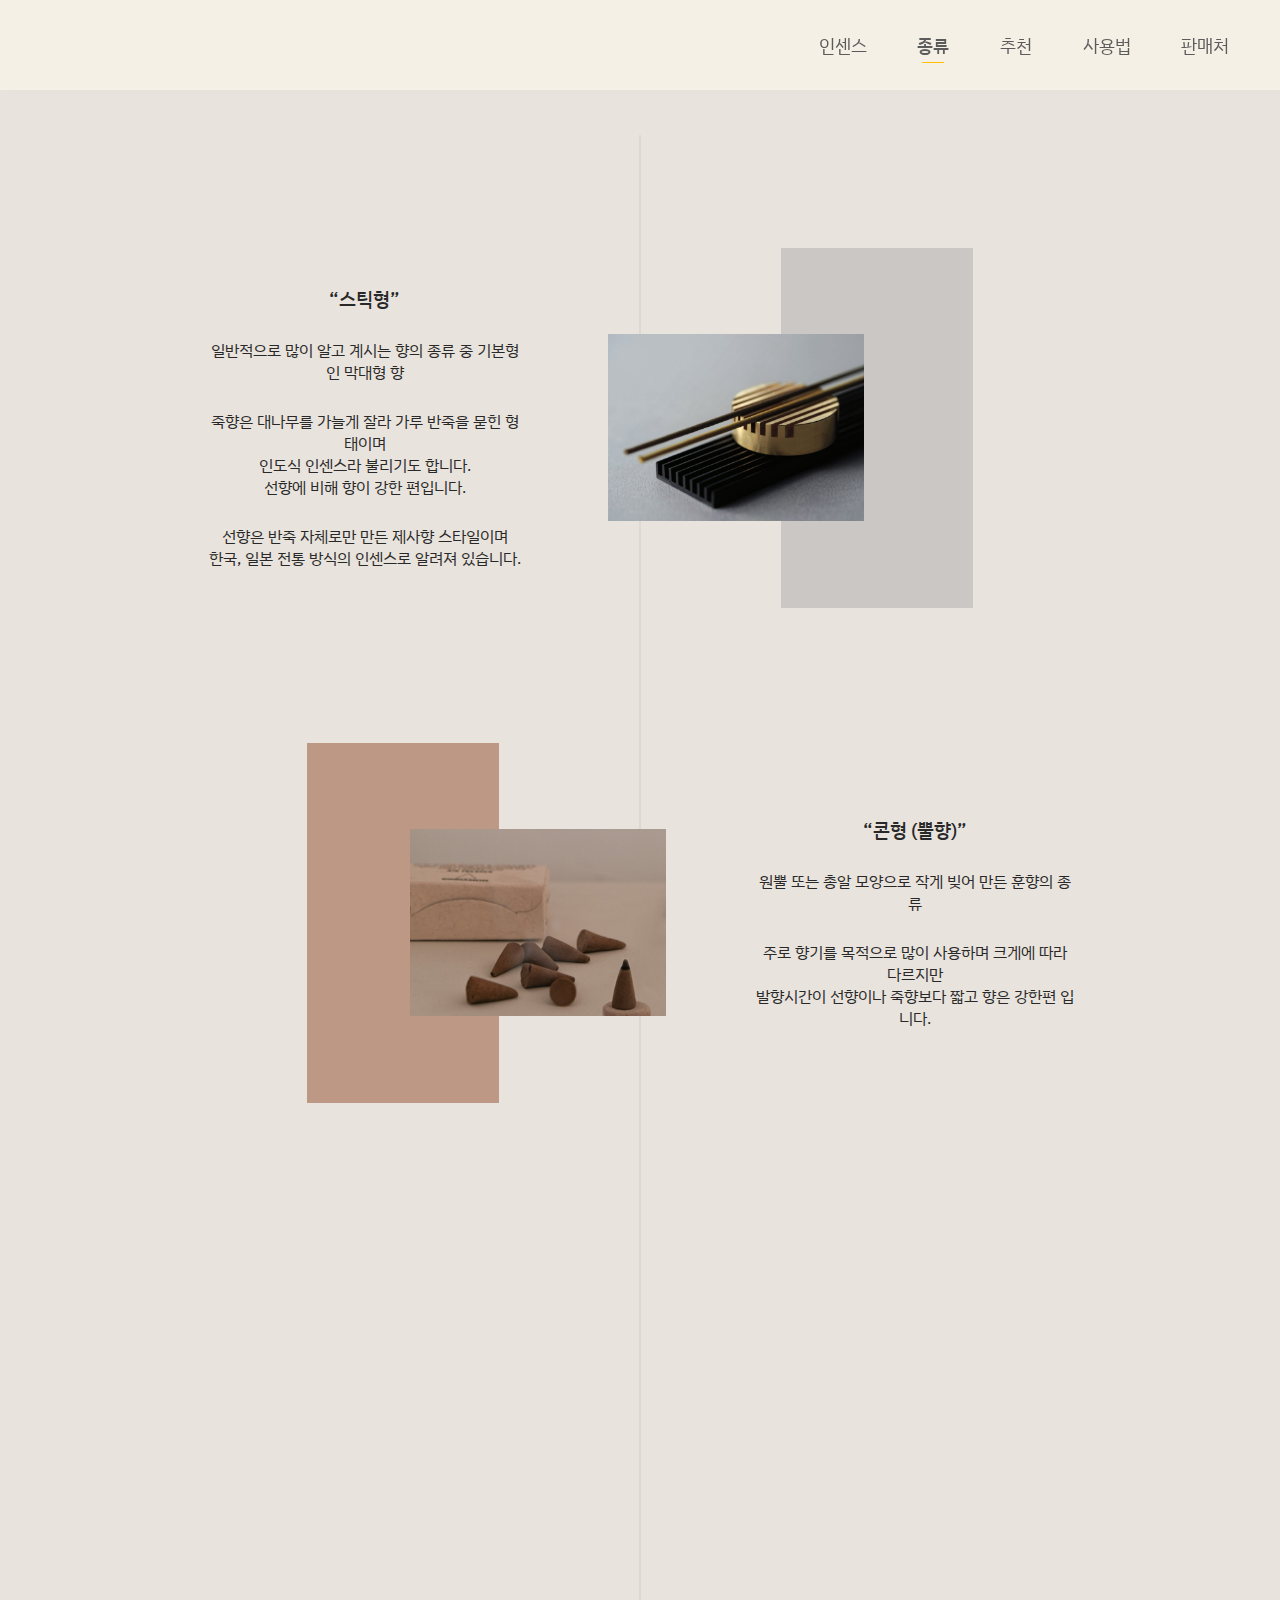
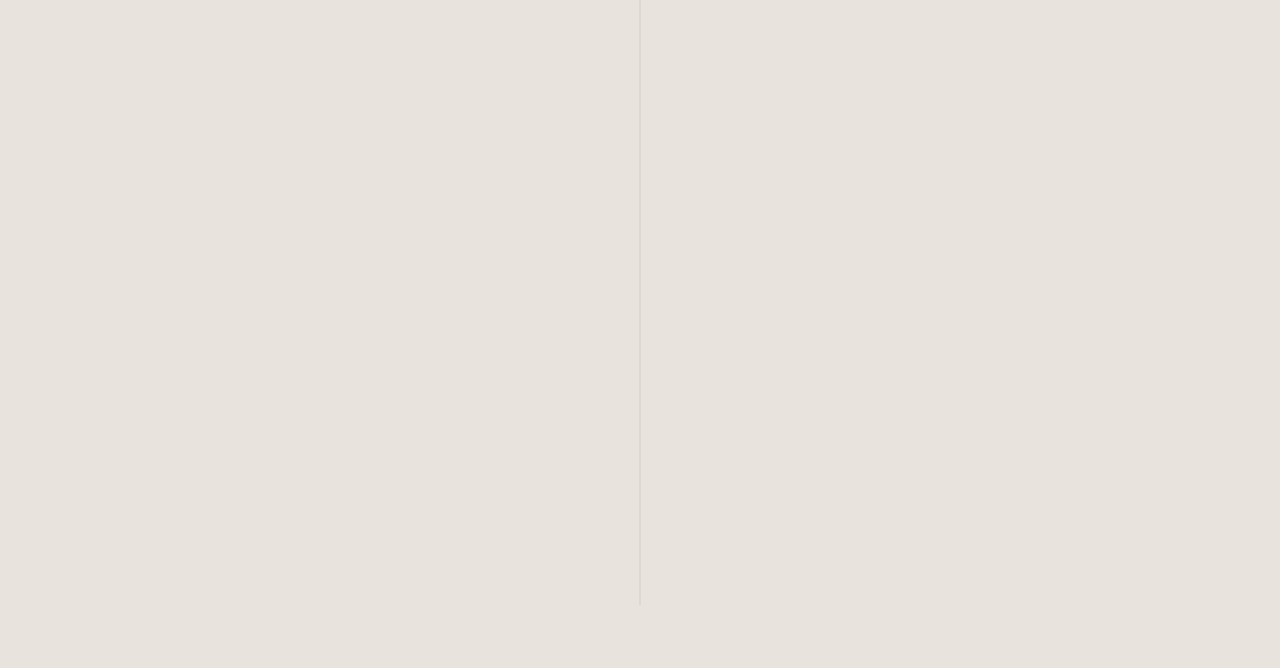
==== commit 758b6d37: "Incense" ====
--- a/Insense/kind.html
+++ b/Insense/kind.html
@@ -26,7 +26,7 @@
           <a href="use.html">사용법</a>
         </li>
         <li>
-          <a href="index.html">판매처</a>
+          <a href="sell.html">판매처</a>
         </li>
       </ul>
     </nav>
@@ -37,7 +37,7 @@
 
     <div id="content">
       <div>
-        <div id="textWrap">
+        <div class="textWrap">
           <strong>“스틱형”</strong>
           <p>일반적으로 많이 알고 계시는 향의 종류 중 기본형인
             막대형 향</p>
@@ -48,28 +48,28 @@
               한국, 일본 전통 방식의 인센스로 알려져 있습니다.</p>
         </div>
 
-        <div id="imgwrap">
-          <img src="images/kindimg1.png" alt="스틱형이미지">
+        <div class="imgwrap">
+          <img src="images/kind/kindimg1.png" alt="스틱형이미지">
           <div>박스</div>
         </div>
       </div>
 
       <div>
-        <div id="textWrap">
+        <div class="textWrap">
           <strong>“콘형 (뿔향)”</strong>
           <p>원뿔 또는 총알 모양으로 작게 빚어 만든 훈향의 종류</p>
           <p>주로 향기를 목적으로 많이 사용하며 크게에 따라 다르지만<br>
            발향시간이 선향이나 죽향보다 짧고 향은 강한편 입니다.</p>
         </div>
 
-        <div id="imgwrap">
-          <img src="images/kindimg2.png" alt="콘형이미지">
+        <div class="imgwrap">
+          <img src="images/kind/kindimg2.png" alt="콘형이미지">
           <div>박스</div>
         </div>
       </div>
 
       <div>
-        <div id="textWrap">
+        <div class="textWrap">
           <strong>“페이퍼”</strong>
           <p>페이퍼 인센스는 내장된 종이를 한 장씩 뜯어 사용하도록 제작</p>
           <p>탈취 효과가 뛰어나다는게 특징이며 스틱이나 콘 형태에 비해<br>
@@ -77,22 +77,22 @@
             인센스를 처음 접하는 이들에게 권할만 합니다.</p>
         </div>
 
-        <div id="imgwrap">
-          <img src="images/kindimg3.png" alt="페이퍼이미지">
+        <div class="imgwrap">
+          <img src="images/kind/kindimg3.png" alt="페이퍼이미지">
           <div>박스</div>
         </div>
       </div>
 
       <div>
-        <div id="textWrap">
+        <div class="textWrap">
           <strong>“스머지스틱”</strong>
           <p>말린 허브나 꽃을 다발로 묶은 형태의 인센스</p>
           <p>다른 종류에 비해 가공하지 않은 자연의 향을<br>
 	          그대로 갖고 있다는 점이 매력적입니다.</p>
         </div>
 
-        <div id="imgwrap">
-          <img src="images/kindimg4.png" alt="스머지스틱이미지">
+        <div class="imgwrap">
+          <img src="images/kind/kindimg4.png" alt="스머지스틱이미지">
           <div>박스</div>
         </div>
       </div>
--- a/Insense/scss/kind.css
+++ b/Insense/scss/kind.css
@@ -27,6 +27,8 @@
   left: 0;
   opacity: 0;
   z-index: 10;
+  -webkit-box-shadow: 10px 0 10px rgba(0, 0, 0, 0.02);
+          box-shadow: 10px 0 10px rgba(0, 0, 0, 0.02);
   width: 100vw;
   height: 10vh;
   background: #F7F3E7CC;
@@ -159,7 +161,7 @@
   opacity: 0;
 }
 
-#kind-container #content > div #textWrap {
+#kind-container #content > div .textWrap {
   width: 50vw;
   font-size: 1em;
   font-weight: normal;
@@ -167,18 +169,18 @@
   color: #282828;
 }
 
-#kind-container #content > div #textWrap strong {
+#kind-container #content > div .textWrap strong {
   font-size: 1.2em;
   font-weight: 500;
   text-align: center;
   color: #282828;
 }
 
-#kind-container #content > div #textWrap p {
+#kind-container #content > div .textWrap p {
   margin-top: 3vh;
 }
 
-#kind-container #content > div #imgwrap {
+#kind-container #content > div .imgwrap {
   width: 50vw;
   display: -webkit-box;
   display: -ms-flexbox;
@@ -195,7 +197,7 @@
           flex-direction: row;
 }
 
-#kind-container #content > div #imgwrap img {
+#kind-container #content > div .imgwrap img {
   width: 20vw;
   height: 100%;
   position: relative;
@@ -203,7 +205,7 @@
   left: 6.5vw;
 }
 
-#kind-container #content > div #imgwrap div {
+#kind-container #content > div .imgwrap div {
   text-indent: -9999em;
   width: 15vw;
   height: 40vh;
@@ -229,7 +231,7 @@
   left: 4vw;
 }
 
-#kind-container #content > div:nth-child(2n) #imgwrap {
+#kind-container #content > div:nth-child(2n) .imgwrap {
   display: -webkit-box;
   display: -ms-flexbox;
   display: flex;
@@ -245,25 +247,25 @@
           flex-direction: row-reverse;
 }
 
-#kind-container #content > div:nth-child(2n) #imgwrap img {
+#kind-container #content > div:nth-child(2n) .imgwrap img {
   position: relative;
   top: 0;
   left: -7vw;
 }
 
-#kind-container #content > div:nth-child(2n) #imgwrap div {
+#kind-container #content > div:nth-child(2n) .imgwrap div {
   width: 15vw;
   height: 40vh;
   background: #914D2E80;
 }
 
-#kind-container #content > div:nth-child(3) #imgwrap div {
+#kind-container #content > div:nth-child(3) .imgwrap div {
   width: 15vw;
   height: 40vh;
   background: #F1D88B80;
 }
 
-#kind-container #content > div:nth-child(4) #imgwrap div {
+#kind-container #content > div:nth-child(4) .imgwrap div {
   width: 15vw;
   height: 40vh;
   background: #3B3B3B80;
